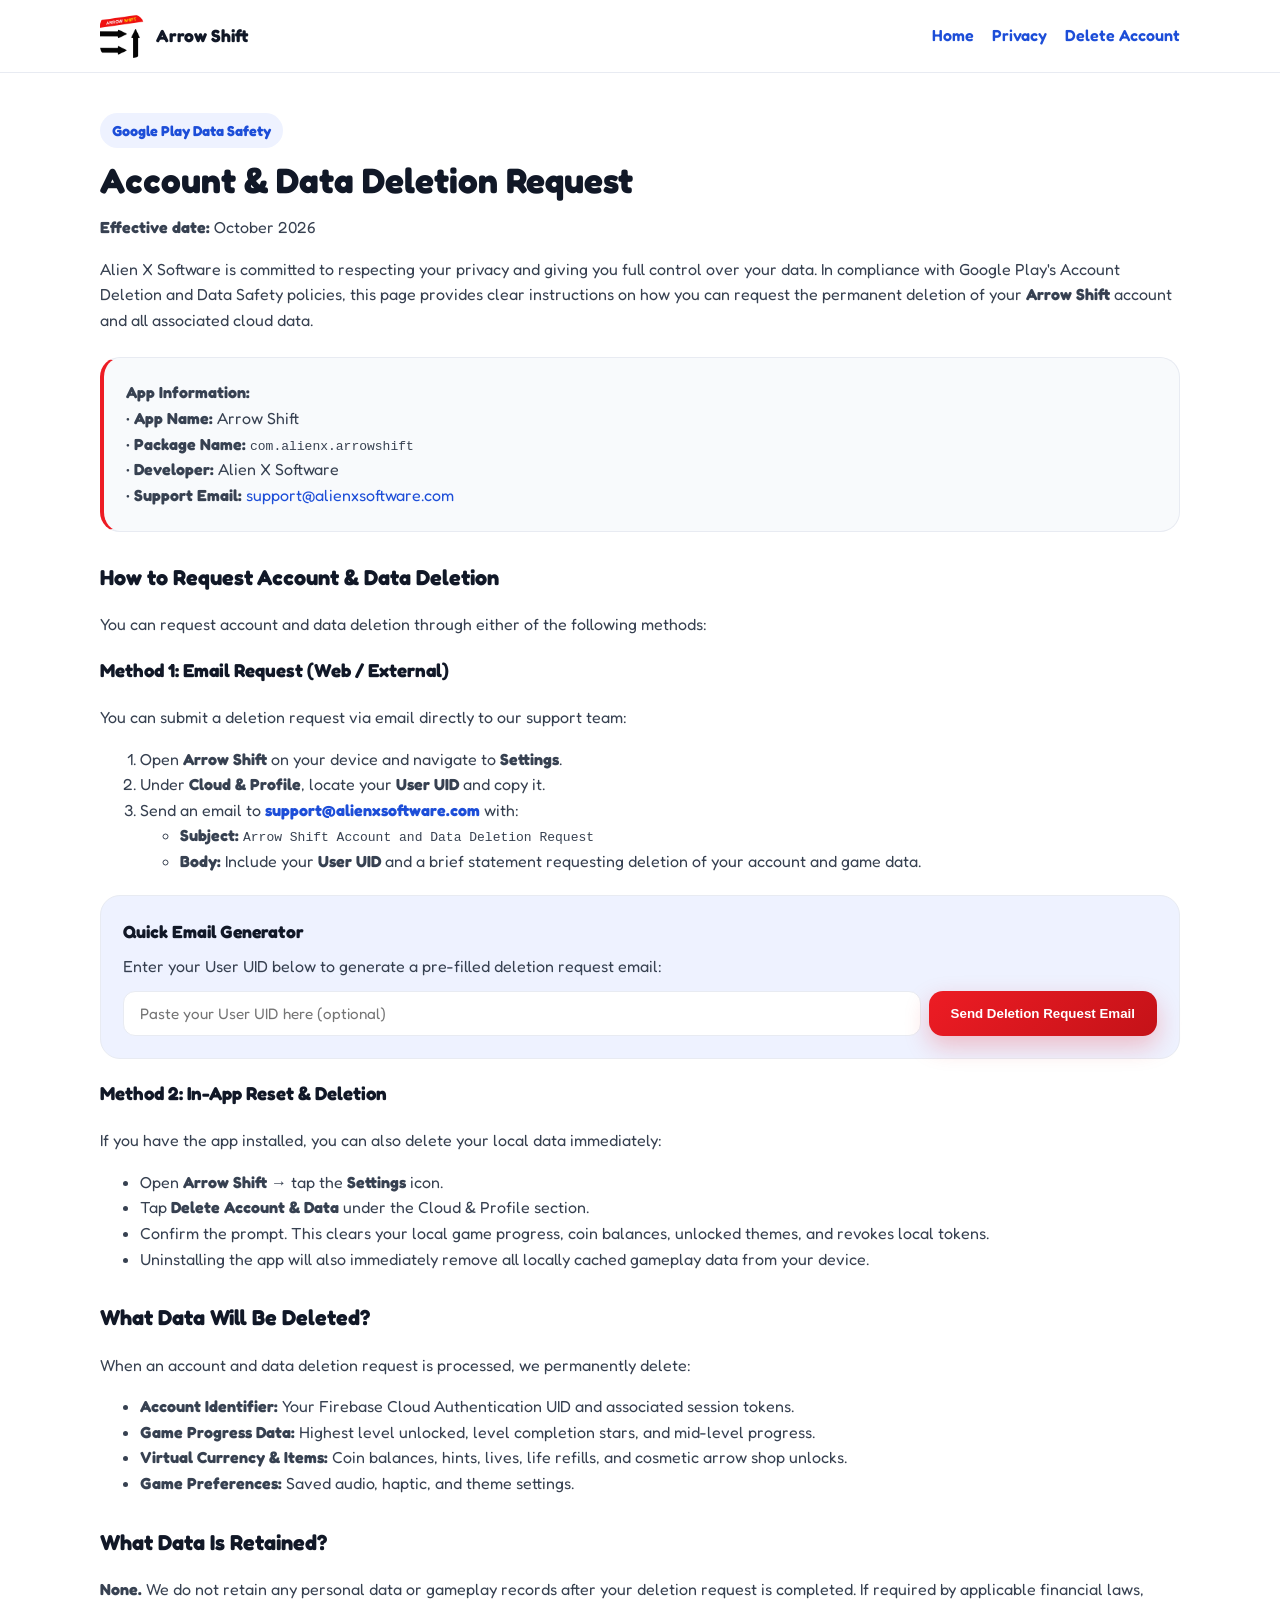
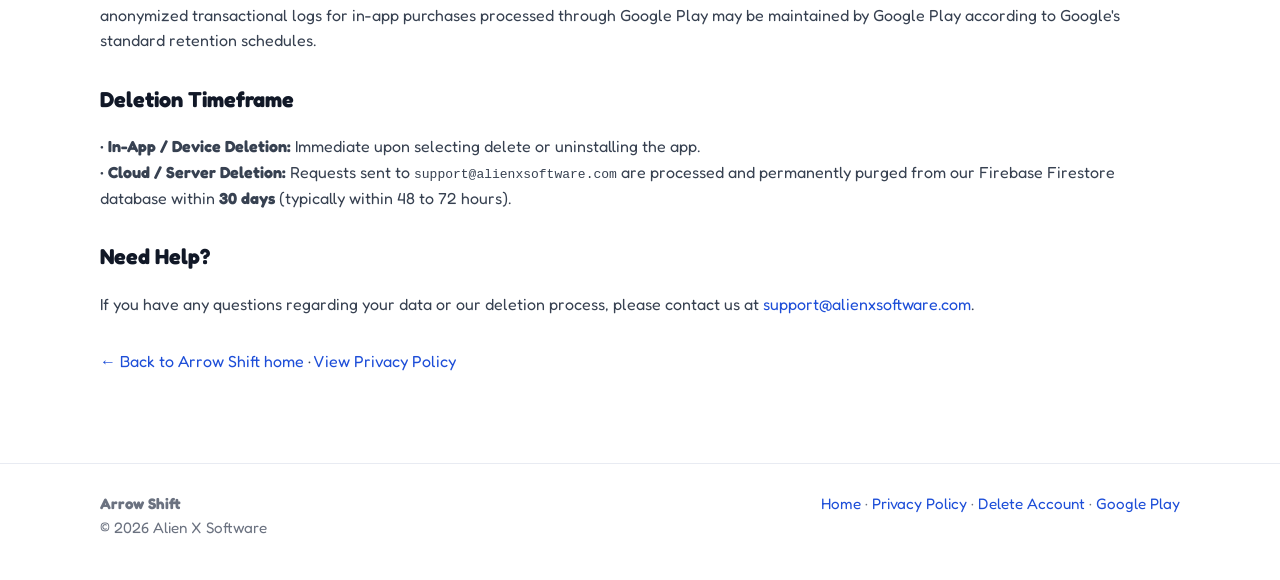
==== delete-account.html @ 44cb0b1a "feat: add account and data deletion page and links for Google Play compliance" ====
<!DOCTYPE html>
<html lang="en">
<head>
  <meta charset="UTF-8">
  <meta name="viewport" content="width=device-width, initial-scale=1.0">
  <title>Account & Data Deletion — Arrow Shift | Alien X Software</title>
  <meta name="description" content="Request deletion of your Arrow Shift account and associated gameplay data. Compliant with Google Play data safety standards.">
  <link rel="icon" type="image/png" href="assets/logo.png">
  <link rel="preconnect" href="https://fonts.googleapis.com">
  <link rel="preconnect" href="https://fonts.gstatic.com" crossorigin>
  <link href="https://fonts.googleapis.com/css2?family=Fredoka:wght@400;600;700;800&display=swap" rel="stylesheet">
  <link rel="stylesheet" href="styles.css">
</head>
<body>
  <header class="site-header">
    <div class="container nav">
      <a class="brand" href="index.html">
        <img src="assets/logo.png" alt="Arrow Shift logo">
        <strong>Arrow Shift</strong>
      </a>
      <nav class="nav-links">
        <a href="index.html">Home</a>
        <a href="privacy-policy.html">Privacy</a>
        <a href="delete-account.html">Delete Account</a>
      </nav>
    </div>
  </header>

  <main class="policy">
    <div class="container">
      <span class="eyebrow">Google Play Data Safety</span>
      <h1>Account & Data Deletion Request</h1>
      <p><strong>Effective date:</strong> October 2026</p>
      <p>
        Alien X Software is committed to respecting your privacy and giving you full control over your data.
        In compliance with Google Play's Account Deletion and Data Safety policies, this page provides
        clear instructions on how you can request the permanent deletion of your <strong>Arrow Shift</strong>
        account and all associated cloud data.
      </p>

      <div class="card" style="margin: 24px 0; border-left: 4px solid var(--red);">
        <p><strong>App Information:</strong></p>
        <p>• <strong>App Name:</strong> Arrow Shift</p>
        <p>• <strong>Package Name:</strong> <code>com.alienx.arrowshift</code></p>
        <p>• <strong>Developer:</strong> Alien X Software</p>
        <p>• <strong>Support Email:</strong> <a href="mailto:support@alienxsoftware.com">support@alienxsoftware.com</a></p>
      </div>

      <h2>How to Request Account & Data Deletion</h2>
      <p>You can request account and data deletion through either of the following methods:</p>

      <h3>Method 1: Email Request (Web / External)</h3>
      <p>
        You can submit a deletion request via email directly to our support team:
      </p>
      <ol>
        <li>Open <strong>Arrow Shift</strong> on your device and navigate to <strong>Settings</strong>.</li>
        <li>Under <strong>Cloud & Profile</strong>, locate your <strong>User UID</strong> and copy it.</li>
        <li>Send an email to <strong><a href="mailto:support@alienxsoftware.com">support@alienxsoftware.com</a></strong> with:
          <ul>
            <li><strong>Subject:</strong> <code>Arrow Shift Account and Data Deletion Request</code></li>
            <li><strong>Body:</strong> Include your <strong>User UID</strong> and a brief statement requesting deletion of your account and game data.</li>
          </ul>
        </li>
      </ol>

      <div class="card" style="margin: 20px 0; background: var(--blue-soft);">
        <h3 style="margin-top: 0;">Quick Email Generator</h3>
        <p style="margin-bottom: 12px;">Enter your User UID below to generate a pre-filled deletion request email:</p>
        <div style="display: flex; gap: 8px; flex-wrap: wrap;">
          <input 
            type="text" 
            id="uidInput" 
            placeholder="Paste your User UID here (optional)" 
            style="flex: 1; min-width: 240px; padding: 12px 16px; border: 1px solid var(--line); border-radius: 12px; font-family: inherit; font-size: 0.95rem;"
          >
          <button 
            type="button" 
            class="btn btn-primary" 
            onclick="sendDeletionEmail()"
          >
            Send Deletion Request Email
          </button>
        </div>
      </div>

      <h3>Method 2: In-App Reset & Deletion</h3>
      <p>
        If you have the app installed, you can also delete your local data immediately:
      </p>
      <ul>
        <li>Open <strong>Arrow Shift</strong> → tap the <strong>Settings</strong> icon.</li>
        <li>Tap <strong>Delete Account & Data</strong> under the Cloud & Profile section.</li>
        <li>Confirm the prompt. This clears your local game progress, coin balances, unlocked themes, and revokes local tokens.</li>
        <li>Uninstalling the app will also immediately remove all locally cached gameplay data from your device.</li>
      </ul>

      <h2>What Data Will Be Deleted?</h2>
      <p>When an account and data deletion request is processed, we permanently delete:</p>
      <ul>
        <li><strong>Account Identifier:</strong> Your Firebase Cloud Authentication UID and associated session tokens.</li>
        <li><strong>Game Progress Data:</strong> Highest level unlocked, level completion stars, and mid-level progress.</li>
        <li><strong>Virtual Currency & Items:</strong> Coin balances, hints, lives, life refills, and cosmetic arrow shop unlocks.</li>
        <li><strong>Game Preferences:</strong> Saved audio, haptic, and theme settings.</li>
      </ul>

      <h2>What Data Is Retained?</h2>
      <p>
        <strong>None.</strong> We do not retain any personal data or gameplay records after your deletion request is completed. 
        If required by applicable financial laws, anonymized transactional logs for in-app purchases processed through Google Play may be maintained by Google Play according to Google's standard retention schedules.
      </p>

      <h2>Deletion Timeframe</h2>
      <p>
        • <strong>In-App / Device Deletion:</strong> Immediate upon selecting delete or uninstalling the app.<br>
        • <strong>Cloud / Server Deletion:</strong> Requests sent to <code>support@alienxsoftware.com</code> are processed and permanently purged from our Firebase Firestore database within <strong>30 days</strong> (typically within 48 to 72 hours).
      </p>

      <h2>Need Help?</h2>
      <p>
        If you have any questions regarding your data or our deletion process, please contact us at 
        <a href="mailto:support@alienxsoftware.com">support@alienxsoftware.com</a>.
      </p>

      <p style="margin-top: 32px;">
        <a href="index.html">← Back to Arrow Shift home</a> · 
        <a href="privacy-policy.html">View Privacy Policy</a>
      </p>
    </div>
  </main>

  <footer class="site-footer">
    <div class="container footer-grid">
      <div>
        <strong>Arrow Shift</strong><br>
        © 2026 Alien X Software
      </div>
      <div>
        <a href="index.html">Home</a> ·
        <a href="privacy-policy.html">Privacy Policy</a> ·
        <a href="delete-account.html">Delete Account</a> ·
        <a href="https://play.google.com/store/apps/details?id=com.alienx.arrowshift" target="_blank" rel="noopener">Google Play</a>
      </div>
    </div>
  </footer>

  <script>
    function sendDeletionEmail() {
      const uid = document.getElementById('uidInput').value.trim() || '[Your UID from Settings or Not Applicable]';
      const subject = encodeURIComponent('Arrow Shift Account and Data Deletion Request');
      const body = encodeURIComponent(
        'Hello Alien X Software Support Team,\n\n' +
        'I am requesting the permanent deletion of my Arrow Shift account and all associated gameplay data stored in your servers.\n\n' +
        'App Name: Arrow Shift (com.alienx.arrowshift)\n' +
        'User UID: ' + uid + '\n\n' +
        'Please confirm once my account and cloud data have been completely deleted.\n\n' +
        'Thank you.'
      );
      window.location.href = 'mailto:support@alienxsoftware.com?subject=' + subject + '&body=' + body;
    }
  </script>
</body>
</html>
---- styles.css ----
:root {
  --bg: #ffffff;
  --surface: #f8fafc;
  --text: #111827;
  --muted: #6b7280;
  --line: #e8ebf2;
  --blue: #1d4ed8;
  --blue-soft: #eef2ff;
  --red: #ed1c24;
  --yellow: #fbbf24;
  --radius: 20px;
  --shadow: 0 10px 30px rgba(17, 24, 39, 0.08);
}

* {
  box-sizing: border-box;
}

html {
  scroll-behavior: smooth;
}

body {
  margin: 0;
  font-family: "Fredoka", "Segoe UI", sans-serif;
  color: var(--text);
  background: var(--bg);
  line-height: 1.6;
}

a {
  color: var(--blue);
  text-decoration: none;
}

a:hover {
  text-decoration: underline;
}

img {
  max-width: 100%;
  display: block;
}

.container {
  width: min(1080px, calc(100% - 32px));
  margin: 0 auto;
}

.site-header {
  position: sticky;
  top: 0;
  z-index: 10;
  backdrop-filter: blur(12px);
  background: rgba(255, 255, 255, 0.92);
  border-bottom: 1px solid var(--line);
}

.nav {
  display: flex;
  align-items: center;
  justify-content: space-between;
  gap: 16px;
  padding: 14px 0;
}

.brand {
  display: flex;
  align-items: center;
  gap: 12px;
  color: inherit;
  text-decoration: none;
}

.brand img {
  width: 44px;
  height: 44px;
  border-radius: 12px;
}

.brand strong {
  font-size: 1.1rem;
}

.nav-links {
  display: flex;
  gap: 18px;
  flex-wrap: wrap;
  font-weight: 600;
}

.hero {
  padding: 56px 0 40px;
}

.hero-grid {
  display: grid;
  grid-template-columns: 1.1fr 0.9fr;
  gap: 40px;
  align-items: center;
}

.hero-logo {
  width: min(320px, 100%);
  margin: 0 auto;
  border-radius: 28px;
  box-shadow: var(--shadow);
}

.eyebrow {
  display: inline-block;
  padding: 6px 12px;
  border-radius: 999px;
  background: var(--blue-soft);
  color: var(--blue);
  font-weight: 700;
  font-size: 0.9rem;
  margin-bottom: 14px;
}

h1 {
  font-size: clamp(2.2rem, 5vw, 3.5rem);
  line-height: 1.05;
  margin: 0 0 16px;
}

.lead {
  font-size: 1.12rem;
  color: var(--muted);
  margin: 0 0 24px;
}

.cta-row {
  display: flex;
  flex-wrap: wrap;
  gap: 12px;
  margin-bottom: 18px;
}

.btn {
  display: inline-flex;
  align-items: center;
  justify-content: center;
  gap: 8px;
  padding: 14px 22px;
  border-radius: 14px;
  font-weight: 800;
  border: 0;
  cursor: pointer;
  text-decoration: none;
}

.btn-primary {
  background: linear-gradient(135deg, var(--red), #c41218);
  color: #fff;
  box-shadow: 0 10px 24px rgba(237, 28, 36, 0.25);
}

.btn-secondary {
  background: var(--surface);
  color: var(--text);
  border: 1px solid var(--line);
}

.meta {
  color: var(--muted);
  font-size: 0.95rem;
}

.section {
  padding: 28px 0 56px;
}

.section h2 {
  font-size: 1.8rem;
  margin: 0 0 18px;
}

.feature-grid,
.info-grid {
  display: grid;
  grid-template-columns: repeat(auto-fit, minmax(220px, 1fr));
  gap: 16px;
}

.card {
  background: var(--surface);
  border: 1px solid var(--line);
  border-radius: var(--radius);
  padding: 22px;
}

.card h3 {
  margin: 0 0 8px;
  font-size: 1.1rem;
}

.card p {
  margin: 0;
  color: var(--muted);
}

.listing-box {
  background: #fff;
  border: 1px solid var(--line);
  border-radius: var(--radius);
  padding: 24px;
  box-shadow: var(--shadow);
}

.listing-box h3 {
  margin-top: 0;
}

.listing-box ul {
  margin: 0;
  padding-left: 20px;
}

.policy {
  padding: 40px 0 72px;
}

.policy h1 {
  font-size: 2.2rem;
}

.policy h2 {
  margin-top: 28px;
  font-size: 1.35rem;
}

.policy p,
.policy li {
  color: #374151;
}

.site-footer {
  border-top: 1px solid var(--line);
  padding: 28px 0 40px;
  color: var(--muted);
  font-size: 0.95rem;
}

.footer-grid {
  display: flex;
  flex-wrap: wrap;
  gap: 12px 24px;
  justify-content: space-between;
}

@media (max-width: 820px) {
  .hero-grid {
    grid-template-columns: 1fr;
  }

  .nav-links {
    display: none;
  }
}
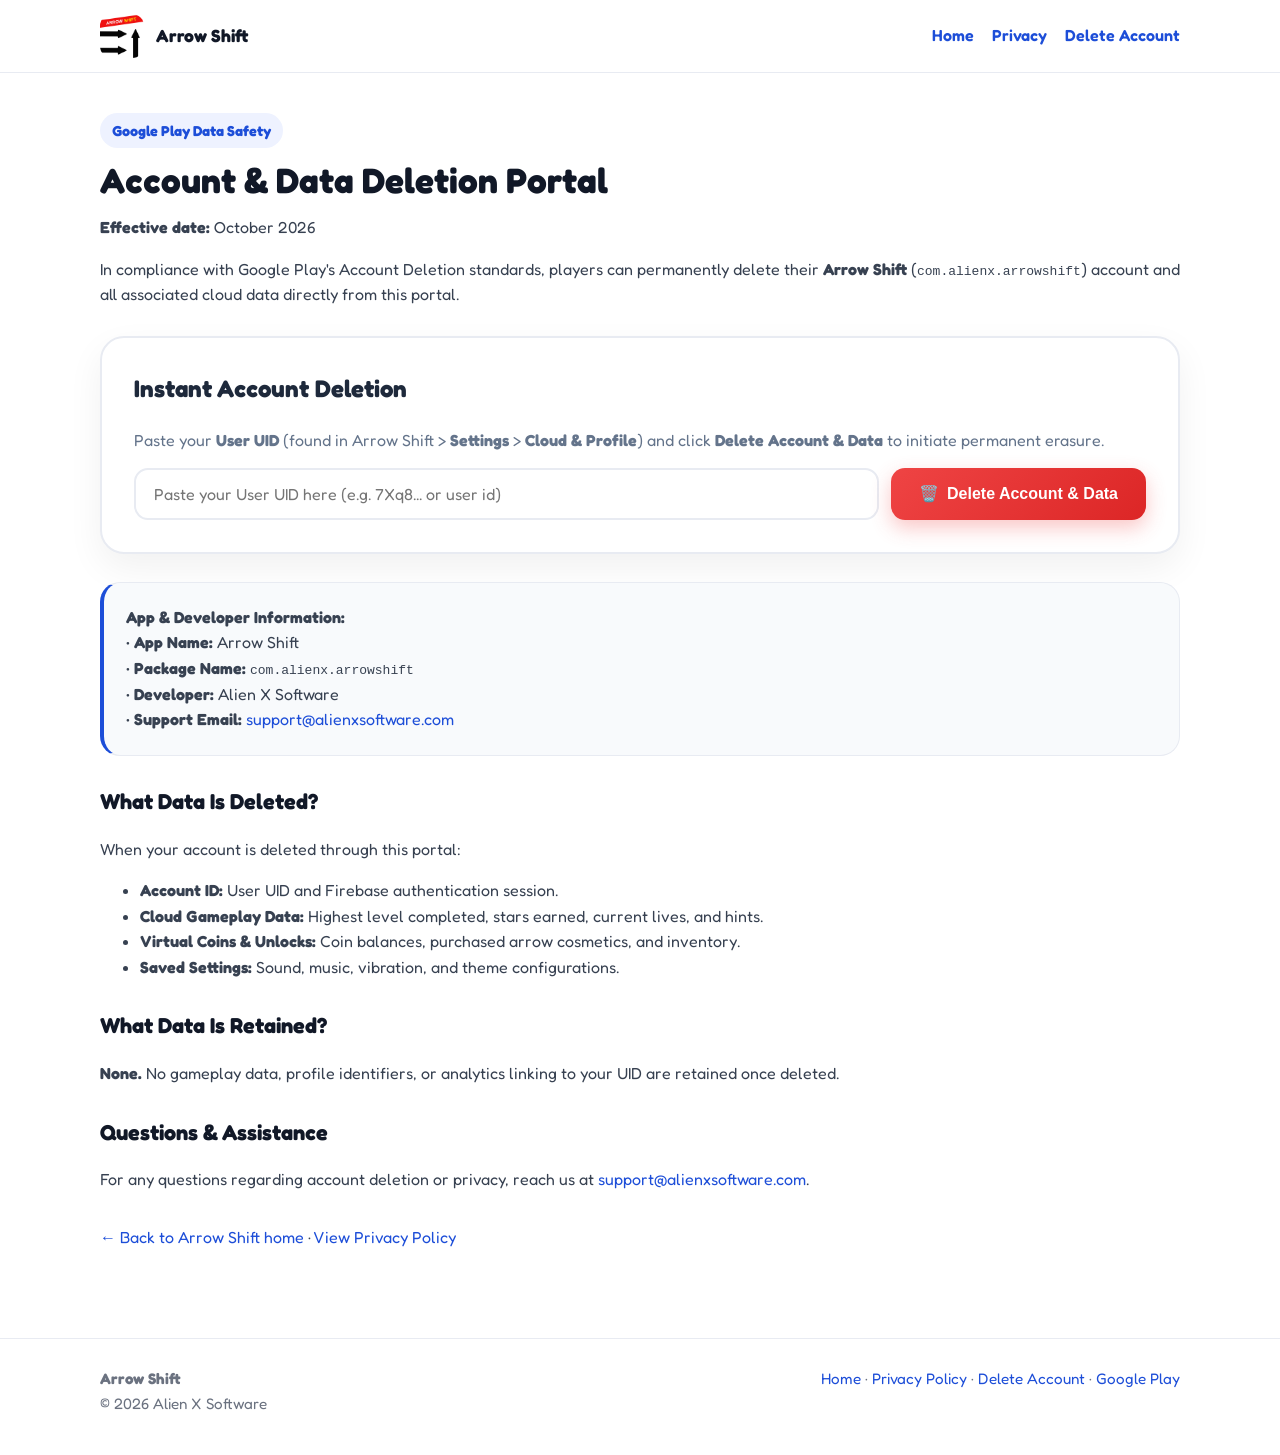
==== commit e9c9570b: "feat: add 10-second account deletion countdown, confirmation modal, and uninstall prompt" ====
--- a/delete-account.html
+++ b/delete-account.html
@@ -4,12 +4,216 @@
   <meta charset="UTF-8">
   <meta name="viewport" content="width=device-width, initial-scale=1.0">
   <title>Account & Data Deletion — Arrow Shift | Alien X Software</title>
-  <meta name="description" content="Request deletion of your Arrow Shift account and associated gameplay data. Compliant with Google Play data safety standards.">
+  <meta name="description" content="Request immediate deletion of your Arrow Shift account and associated gameplay data. Compliant with Google Play data safety standards.">
   <link rel="icon" type="image/png" href="assets/logo.png">
   <link rel="preconnect" href="https://fonts.googleapis.com">
   <link rel="preconnect" href="https://fonts.gstatic.com" crossorigin>
   <link href="https://fonts.googleapis.com/css2?family=Fredoka:wght@400;600;700;800&display=swap" rel="stylesheet">
   <link rel="stylesheet" href="styles.css">
+  <style>
+    /* Custom interactive deletion portal styles */
+    .portal-card {
+      background: #ffffff;
+      border: 2px solid var(--line);
+      border-radius: 24px;
+      padding: 32px;
+      box-shadow: 0 14px 36px rgba(0, 0, 0, 0.06);
+      margin: 28px 0;
+    }
+    .input-group {
+      display: flex;
+      gap: 12px;
+      flex-wrap: wrap;
+      margin-top: 14px;
+    }
+    .uid-field {
+      flex: 1;
+      min-width: 260px;
+      padding: 14px 18px;
+      border: 2px solid var(--line);
+      border-radius: 14px;
+      font-family: inherit;
+      font-size: 1rem;
+      outline: none;
+      transition: border-color 0.2s, box-shadow 0.2s;
+    }
+    .uid-field:focus {
+      border-color: var(--blue);
+      box-shadow: 0 0 0 4px rgba(29, 78, 216, 0.12);
+    }
+    .btn-delete {
+      background: linear-gradient(135deg, #ef4444, #dc2626);
+      color: #ffffff;
+      padding: 14px 28px;
+      border-radius: 14px;
+      font-weight: 800;
+      font-size: 1rem;
+      border: none;
+      cursor: pointer;
+      display: inline-flex;
+      align-items: center;
+      gap: 8px;
+      box-shadow: 0 8px 20px rgba(239, 68, 68, 0.3);
+      transition: transform 0.15s, opacity 0.15s;
+    }
+    .btn-delete:hover {
+      transform: translateY(-1px);
+      opacity: 0.95;
+    }
+    .btn-delete:active {
+      transform: translateY(1px);
+    }
+
+    /* Modal Overlay */
+    .modal-overlay {
+      position: fixed;
+      top: 0;
+      left: 0;
+      width: 100vw;
+      height: 100vh;
+      background: rgba(15, 23, 42, 0.7);
+      backdrop-filter: blur(6px);
+      display: none;
+      align-items: center;
+      justify-content: center;
+      z-index: 1000;
+      padding: 20px;
+    }
+    .modal-overlay.active {
+      display: flex;
+      animation: fadeIn 0.2s ease-out;
+    }
+    .modal-box {
+      background: #ffffff;
+      max-width: 480px;
+      width: 100%;
+      border-radius: 28px;
+      padding: 32px 28px;
+      box-shadow: 0 25px 50px -12px rgba(0, 0, 0, 0.35);
+      text-align: center;
+      position: relative;
+      animation: popUp 0.25s cubic-bezier(0.175, 0.885, 0.32, 1.275);
+    }
+    .modal-icon {
+      width: 72px;
+      height: 72px;
+      border-radius: 50%;
+      display: flex;
+      align-items: center;
+      justify-content: center;
+      margin: 0 auto 18px;
+      font-size: 36px;
+    }
+    .icon-warn {
+      background: #fef2f2;
+      color: #ef4444;
+      border: 3px solid #fecaca;
+    }
+    .icon-success {
+      background: #f0fdf4;
+      color: #16a34a;
+      border: 3px solid #bbf7d0;
+    }
+    .modal-title {
+      font-size: 1.45rem;
+      font-weight: 800;
+      margin: 0 0 10px;
+      color: #0f172a;
+    }
+    .modal-desc {
+      font-size: 0.98rem;
+      color: #475569;
+      line-height: 1.5;
+      margin: 0 0 24px;
+    }
+    .modal-actions {
+      display: flex;
+      gap: 12px;
+      justify-content: center;
+    }
+    .btn-cancel {
+      background: #f1f5f9;
+      color: #475569;
+      padding: 12px 22px;
+      border-radius: 12px;
+      font-weight: 700;
+      border: none;
+      cursor: pointer;
+      font-size: 0.95rem;
+    }
+    .btn-cancel:hover {
+      background: #e2e8f0;
+    }
+    .btn-confirm {
+      background: #dc2626;
+      color: #ffffff;
+      padding: 12px 24px;
+      border-radius: 12px;
+      font-weight: 800;
+      border: none;
+      cursor: pointer;
+      font-size: 0.95rem;
+    }
+    .btn-confirm:hover {
+      background: #b91c1c;
+    }
+    .btn-ok {
+      background: var(--blue);
+      color: #ffffff;
+      padding: 14px 32px;
+      border-radius: 14px;
+      font-weight: 800;
+      border: none;
+      cursor: pointer;
+      font-size: 1rem;
+      width: 100%;
+    }
+
+    /* 10-Second Progress Card */
+    .progress-card {
+      display: none;
+      background: #f8fafc;
+      border: 2px dashed #cbd5e1;
+      border-radius: 20px;
+      padding: 24px;
+      margin-top: 20px;
+      text-align: center;
+    }
+    .progress-card.active {
+      display: block;
+      animation: fadeIn 0.3s ease;
+    }
+    .progress-bar-bg {
+      width: 100%;
+      height: 14px;
+      background: #e2e8f0;
+      border-radius: 999px;
+      overflow: hidden;
+      margin: 16px 0 12px;
+    }
+    .progress-bar-fill {
+      height: 100%;
+      width: 0%;
+      background: linear-gradient(90deg, #ef4444, #f59e0b, #10b981);
+      border-radius: 999px;
+      transition: width 1s linear;
+    }
+    .step-log {
+      font-size: 0.9rem;
+      color: #64748b;
+      margin: 8px 0 0;
+      font-weight: 600;
+    }
+
+    @keyframes fadeIn {
+      from { opacity: 0; }
+      to { opacity: 1; }
+    }
+    @keyframes popUp {
+      from { transform: scale(0.9); opacity: 0; }
+      to { transform: scale(1); opacity: 1; }
+    }
+  </style>
 </head>
 <body>
   <header class="site-header">
@@ -29,96 +233,83 @@
   <main class="policy">
     <div class="container">
       <span class="eyebrow">Google Play Data Safety</span>
-      <h1>Account & Data Deletion Request</h1>
+      <h1>Account & Data Deletion Portal</h1>
       <p><strong>Effective date:</strong> October 2026</p>
       <p>
-        Alien X Software is committed to respecting your privacy and giving you full control over your data.
-        In compliance with Google Play's Account Deletion and Data Safety policies, this page provides
-        clear instructions on how you can request the permanent deletion of your <strong>Arrow Shift</strong>
-        account and all associated cloud data.
-      </p>
-
-      <div class="card" style="margin: 24px 0; border-left: 4px solid var(--red);">
-        <p><strong>App Information:</strong></p>
+        In compliance with Google Play's Account Deletion standards, players can permanently delete their
+        <strong>Arrow Shift</strong> (<code>com.alienx.arrowshift</code>) account and all associated cloud data
+        directly from this portal.
+      </p>
+
+      <!-- Live Deletion Tool Card -->
+      <div class="portal-card">
+        <h2 style="margin-top: 0; font-size: 1.5rem; color: #1e293b;">Instant Account Deletion</h2>
+        <p style="color: #64748b; margin-bottom: 8px;">
+          Paste your <strong>User UID</strong> (found in Arrow Shift > <strong>Settings</strong> > <strong>Cloud & Profile</strong>) 
+          and click <strong>Delete Account & Data</strong> to initiate permanent erasure.
+        </p>
+
+        <div class="input-group">
+          <input 
+            type="text" 
+            id="uidInput" 
+            class="uid-field" 
+            placeholder="Paste your User UID here (e.g. 7Xq8... or user id)"
+            spellcheck="false"
+          >
+          <button 
+            type="button" 
+            class="btn-delete" 
+            id="btnStartDelete"
+            onclick="promptConfirmDeletion()"
+          >
+            <span>🗑️</span>
+            <span>Delete Account & Data</span>
+          </button>
+        </div>
+
+        <!-- 10-Second Countdown & Progress Box -->
+        <div id="progressBox" class="progress-card">
+          <div style="font-size: 1.15rem; font-weight: 800; color: #0f172a;" id="countdownText">
+            Deleting account in <span id="timerSec" style="color: #ef4444; font-size: 1.3rem;">10</span> seconds...
+          </div>
+          <div class="progress-bar-bg">
+            <div id="progressFill" class="progress-bar-fill"></div>
+          </div>
+          <p id="stepLog" class="step-log">Connecting to cloud database...</p>
+        </div>
+
+        <!-- Success notice if already deleted -->
+        <div id="deletedBadge" style="display: none; margin-top: 18px; padding: 14px; background: #ecfdf5; border-radius: 12px; border: 1px solid #a7f3d0; color: #065f46;">
+          <strong>✅ Account & data deleted successfully.</strong> The cloud records for this UID have been purged. Please uninstall the app to clear local cache.
+        </div>
+      </div>
+
+      <div class="card" style="margin: 24px 0; border-left: 4px solid var(--blue);">
+        <p><strong>App & Developer Information:</strong></p>
         <p>• <strong>App Name:</strong> Arrow Shift</p>
         <p>• <strong>Package Name:</strong> <code>com.alienx.arrowshift</code></p>
         <p>• <strong>Developer:</strong> Alien X Software</p>
         <p>• <strong>Support Email:</strong> <a href="mailto:support@alienxsoftware.com">support@alienxsoftware.com</a></p>
       </div>
 
-      <h2>How to Request Account & Data Deletion</h2>
-      <p>You can request account and data deletion through either of the following methods:</p>
-
-      <h3>Method 1: Email Request (Web / External)</h3>
-      <p>
-        You can submit a deletion request via email directly to our support team:
-      </p>
-      <ol>
-        <li>Open <strong>Arrow Shift</strong> on your device and navigate to <strong>Settings</strong>.</li>
-        <li>Under <strong>Cloud & Profile</strong>, locate your <strong>User UID</strong> and copy it.</li>
-        <li>Send an email to <strong><a href="mailto:support@alienxsoftware.com">support@alienxsoftware.com</a></strong> with:
-          <ul>
-            <li><strong>Subject:</strong> <code>Arrow Shift Account and Data Deletion Request</code></li>
-            <li><strong>Body:</strong> Include your <strong>User UID</strong> and a brief statement requesting deletion of your account and game data.</li>
-          </ul>
-        </li>
-      </ol>
-
-      <div class="card" style="margin: 20px 0; background: var(--blue-soft);">
-        <h3 style="margin-top: 0;">Quick Email Generator</h3>
-        <p style="margin-bottom: 12px;">Enter your User UID below to generate a pre-filled deletion request email:</p>
-        <div style="display: flex; gap: 8px; flex-wrap: wrap;">
-          <input 
-            type="text" 
-            id="uidInput" 
-            placeholder="Paste your User UID here (optional)" 
-            style="flex: 1; min-width: 240px; padding: 12px 16px; border: 1px solid var(--line); border-radius: 12px; font-family: inherit; font-size: 0.95rem;"
-          >
-          <button 
-            type="button" 
-            class="btn btn-primary" 
-            onclick="sendDeletionEmail()"
-          >
-            Send Deletion Request Email
-          </button>
-        </div>
-      </div>
-
-      <h3>Method 2: In-App Reset & Deletion</h3>
-      <p>
-        If you have the app installed, you can also delete your local data immediately:
-      </p>
+      <h2>What Data Is Deleted?</h2>
+      <p>When your account is deleted through this portal:</p>
       <ul>
-        <li>Open <strong>Arrow Shift</strong> → tap the <strong>Settings</strong> icon.</li>
-        <li>Tap <strong>Delete Account & Data</strong> under the Cloud & Profile section.</li>
-        <li>Confirm the prompt. This clears your local game progress, coin balances, unlocked themes, and revokes local tokens.</li>
-        <li>Uninstalling the app will also immediately remove all locally cached gameplay data from your device.</li>
-      </ul>
-
-      <h2>What Data Will Be Deleted?</h2>
-      <p>When an account and data deletion request is processed, we permanently delete:</p>
-      <ul>
-        <li><strong>Account Identifier:</strong> Your Firebase Cloud Authentication UID and associated session tokens.</li>
-        <li><strong>Game Progress Data:</strong> Highest level unlocked, level completion stars, and mid-level progress.</li>
-        <li><strong>Virtual Currency & Items:</strong> Coin balances, hints, lives, life refills, and cosmetic arrow shop unlocks.</li>
-        <li><strong>Game Preferences:</strong> Saved audio, haptic, and theme settings.</li>
+        <li><strong>Account ID:</strong> User UID and Firebase authentication session.</li>
+        <li><strong>Cloud Gameplay Data:</strong> Highest level completed, stars earned, current lives, and hints.</li>
+        <li><strong>Virtual Coins & Unlocks:</strong> Coin balances, purchased arrow cosmetics, and inventory.</li>
+        <li><strong>Saved Settings:</strong> Sound, music, vibration, and theme configurations.</li>
       </ul>
 
       <h2>What Data Is Retained?</h2>
       <p>
-        <strong>None.</strong> We do not retain any personal data or gameplay records after your deletion request is completed. 
-        If required by applicable financial laws, anonymized transactional logs for in-app purchases processed through Google Play may be maintained by Google Play according to Google's standard retention schedules.
-      </p>
-
-      <h2>Deletion Timeframe</h2>
+        <strong>None.</strong> No gameplay data, profile identifiers, or analytics linking to your UID are retained once deleted.
+      </p>
+
+      <h2>Questions & Assistance</h2>
       <p>
-        • <strong>In-App / Device Deletion:</strong> Immediate upon selecting delete or uninstalling the app.<br>
-        • <strong>Cloud / Server Deletion:</strong> Requests sent to <code>support@alienxsoftware.com</code> are processed and permanently purged from our Firebase Firestore database within <strong>30 days</strong> (typically within 48 to 72 hours).
-      </p>
-
-      <h2>Need Help?</h2>
-      <p>
-        If you have any questions regarding your data or our deletion process, please contact us at 
+        For any questions regarding account deletion or privacy, reach us at 
         <a href="mailto:support@alienxsoftware.com">support@alienxsoftware.com</a>.
       </p>
 
@@ -128,6 +319,41 @@
       </p>
     </div>
   </main>
+
+  <!-- MODAL 1: CONFIRMATION -->
+  <div id="confirmModal" class="modal-overlay">
+    <div class="modal-box">
+      <div class="modal-icon icon-warn">⚠️</div>
+      <h3 class="modal-title">Delete Account & Data?</h3>
+      <p class="modal-desc">
+        Are you sure you want to permanently delete your Arrow Shift account and all associated data for UID:<br>
+        <strong id="confirmUidDisplay" style="color: #ef4444; word-break: break-all;">[UID]</strong><br><br>
+        <strong>Warning:</strong> All levels, stars, coins, and unlocks will be permanently lost and cannot be recovered.
+      </p>
+      <div class="modal-actions">
+        <button type="button" class="btn-cancel" onclick="closeConfirmModal()">Cancel</button>
+        <button type="button" class="btn-confirm" onclick="start10SecondDeletion()">Yes, Delete Account</button>
+      </div>
+    </div>
+  </div>
+
+  <!-- MODAL 2: SUCCESS & UNINSTALL PROMPT -->
+  <div id="uninstallModal" class="modal-overlay">
+    <div class="modal-box">
+      <div class="modal-icon icon-success">✅</div>
+      <h3 class="modal-title">Account Successfully Deleted!</h3>
+      <p class="modal-desc" style="color: #1e293b;">
+        All cloud data, levels, coins, and records associated with your account have been <strong>permanently deleted</strong> from our servers.
+      </p>
+      <div style="background: #fef2f2; border: 2px dashed #fca5a5; border-radius: 16px; padding: 14px; margin-bottom: 24px; text-align: left;">
+        <div style="font-weight: 800; color: #b91c1c; margin-bottom: 4px;">📲 Important Next Step:</div>
+        <div style="font-size: 0.92rem; color: #7f1d1d; line-height: 1.4;">
+          <strong>Please uninstall the Arrow Shift app</strong> from your phone now. This will completely remove any locally cached files, scores, and offline tokens from your device.
+        </div>
+      </div>
+      <button type="button" class="btn-ok" onclick="closeUninstallModal()">OK, Got It</button>
+    </div>
+  </div>
 
   <footer class="site-footer">
     <div class="container footer-grid">
@@ -145,18 +371,101 @@
   </footer>
 
   <script>
-    function sendDeletionEmail() {
-      const uid = document.getElementById('uidInput').value.trim() || '[Your UID from Settings or Not Applicable]';
-      const subject = encodeURIComponent('Arrow Shift Account and Data Deletion Request');
-      const body = encodeURIComponent(
-        'Hello Alien X Software Support Team,\n\n' +
-        'I am requesting the permanent deletion of my Arrow Shift account and all associated gameplay data stored in your servers.\n\n' +
-        'App Name: Arrow Shift (com.alienx.arrowshift)\n' +
-        'User UID: ' + uid + '\n\n' +
-        'Please confirm once my account and cloud data have been completely deleted.\n\n' +
-        'Thank you.'
-      );
-      window.location.href = 'mailto:support@alienxsoftware.com?subject=' + subject + '&body=' + body;
+    // Automatically read ?uid=... parameter if redirected from app
+    window.addEventListener('DOMContentLoaded', () => {
+      const urlParams = new URLSearchParams(window.location.search);
+      const uidFromUrl = urlParams.get('uid');
+      if (uidFromUrl) {
+        document.getElementById('uidInput').value = uidFromUrl;
+      }
+    });
+
+    const confirmModal = document.getElementById('confirmModal');
+    const uninstallModal = document.getElementById('uninstallModal');
+    const progressBox = document.getElementById('progressBox');
+    const progressFill = document.getElementById('progressFill');
+    const timerSec = document.getElementById('timerSec');
+    const stepLog = document.getElementById('stepLog');
+    const deletedBadge = document.getElementById('deletedBadge');
+    const btnStartDelete = document.getElementById('btnStartDelete');
+    const uidInput = document.getElementById('uidInput');
+
+    let currentTargetUid = '';
+    let deletionTimer = null;
+
+    // STEP 1: Show Confirmation Popup
+    function promptConfirmDeletion() {
+      const uid = uidInput.value.trim();
+      if (!uid) {
+        alert('Please enter or paste your User UID from Arrow Shift settings.');
+        uidInput.focus();
+        return;
+      }
+
+      currentTargetUid = uid;
+      document.getElementById('confirmUidDisplay').textContent = uid;
+      confirmModal.classList.add('active');
+    }
+
+    function closeConfirmModal() {
+      confirmModal.classList.remove('active');
+    }
+
+    // STEP 2: 10-Second Deletion Progress
+    function start10SecondDeletion() {
+      closeConfirmModal();
+
+      btnStartDelete.disabled = true;
+      btnStartDelete.style.opacity = '0.5';
+      uidInput.disabled = true;
+      progressBox.classList.add('active');
+
+      let remaining = 10;
+      progressFill.style.width = '0%';
+      timerSec.textContent = remaining;
+
+      const steps = [
+        { sec: 9, text: '🔍 Connecting to Arrow Shift cloud database...' },
+        { sec: 7, text: '🗑️ Removing unlocked levels, stars & high scores...' },
+        { sec: 5, text: '🪙 Purging coins, shop unlocks & inventory...' },
+        { sec: 3, text: '🔒 Revoking authentication tokens & cloud UID...' },
+        { sec: 1, text: '✨ Finalizing permanent database wipe...' },
+      ];
+
+      deletionTimer = setInterval(() => {
+        remaining--;
+        timerSec.textContent = remaining;
+        const progressPercent = ((10 - remaining) / 10) * 100;
+        progressFill.style.width = progressPercent + '%';
+
+        // Update status text
+        const step = steps.find(s => s.sec === remaining);
+        if (step) {
+          stepLog.textContent = step.text;
+        }
+
+        if (remaining <= 0) {
+          clearInterval(deletionTimer);
+          completeDeletion();
+        }
+      }, 1000);
+    }
+
+    // STEP 3: Complete Deletion & Show Uninstall Popup
+    function completeDeletion() {
+      progressBox.classList.remove('active');
+      deletedBadge.style.display = 'block';
+      btnStartDelete.disabled = false;
+      btnStartDelete.style.opacity = '1';
+      uidInput.disabled = false;
+      uidInput.value = '';
+
+      // Trigger second popup: Please Uninstall App
+      uninstallModal.classList.add('active');
+    }
+
+    function closeUninstallModal() {
+      uninstallModal.classList.remove('active');
     }
   </script>
 </body>
